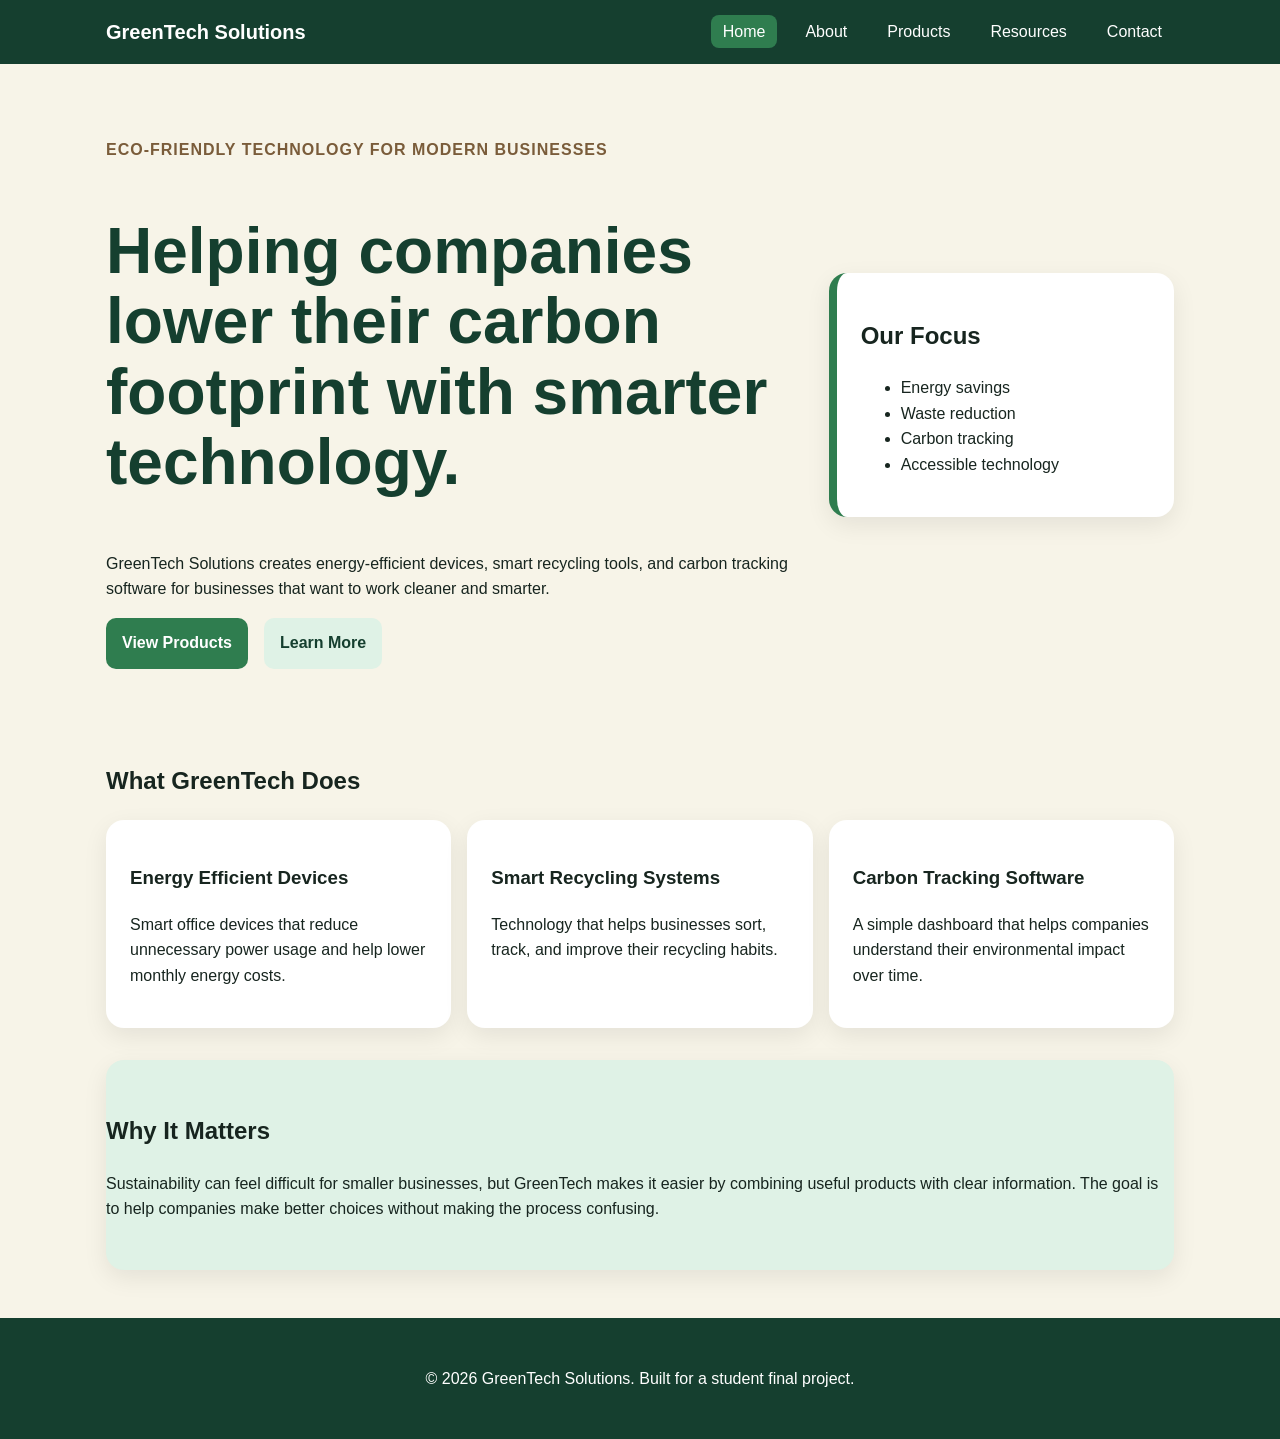
==== index.html @ e6a7aeb8 "Add GreenTech final project" ====
<!DOCTYPE html>
<html lang="en">
<head>
  <meta charset="UTF-8">
  <meta name="viewport" content="width=device-width, initial-scale=1.0">
  <title>GreenTech Solutions | Home</title>
  <link rel="stylesheet" href="css/styles.css">
</head>
<body>
  <a class="skip-link" href="#main-content">Skip to main content</a>

  <header>
    <nav class="navbar" aria-label="Main navigation">
      <a class="logo" href="index.html">GreenTech Solutions</a>
      <button class="menu-toggle" id="menuToggle" aria-label="Toggle navigation menu">☰</button>
      <ul class="nav-links" id="navLinks">
        <li><a href="index.html" class="active">Home</a></li>
        <li><a href="about.html">About</a></li>
        <li><a href="products.html">Products</a></li>
        <li><a href="resources.html">Resources</a></li>
        <li><a href="contact.html">Contact</a></li>
      </ul>
    </nav>
  </header>

  <main id="main-content">
    <section class="hero">
      <div class="hero-text">
        <p class="eyebrow">Eco-friendly technology for modern businesses</p>
        <h1>Helping companies lower their carbon footprint with smarter technology.</h1>
        <p>GreenTech Solutions creates energy-efficient devices, smart recycling tools, and carbon tracking software for businesses that want to work cleaner and smarter.</p>
        <div class="button-group">
          <a class="button primary" href="products.html">View Products</a>
          <a class="button secondary" href="resources.html">Learn More</a>
        </div>
      </div>
      <div class="hero-card" aria-label="Sustainability highlights">
        <h2>Our Focus</h2>
        <ul>
          <li>Energy savings</li>
          <li>Waste reduction</li>
          <li>Carbon tracking</li>
          <li>Accessible technology</li>
        </ul>
      </div>
    </section>

    <section class="section">
      <h2>What GreenTech Does</h2>
      <div class="card-grid">
        <article class="card">
          <h3>Energy Efficient Devices</h3>
          <p>Smart office devices that reduce unnecessary power usage and help lower monthly energy costs.</p>
        </article>
        <article class="card">
          <h3>Smart Recycling Systems</h3>
          <p>Technology that helps businesses sort, track, and improve their recycling habits.</p>
        </article>
        <article class="card">
          <h3>Carbon Tracking Software</h3>
          <p>A simple dashboard that helps companies understand their environmental impact over time.</p>
        </article>
      </div>
    </section>

    <section class="section highlight">
      <h2>Why It Matters</h2>
      <p>Sustainability can feel difficult for smaller businesses, but GreenTech makes it easier by combining useful products with clear information. The goal is to help companies make better choices without making the process confusing.</p>
    </section>
  </main>

  <footer>
    <p>&copy; 2026 GreenTech Solutions. Built for a student final project.</p>
  </footer>

  <script src="js/script.js"></script>
</body>
</html>
---- css/styles.css ----
* {
  box-sizing: border-box;
}

:root {
  --dark-green: #153f2f;
  --green: #2f7d4f;
  --light-green: #dff2e6;
  --cream: #f7f4e8;
  --earth: #7a5c3a;
  --white: #ffffff;
  --text: #17251f;
}

body {
  margin: 0;
  font-family: Arial, Helvetica, sans-serif;
  background: var(--cream);
  color: var(--text);
  line-height: 1.6;
}

.skip-link {
  position: absolute;
  left: -999px;
  top: 10px;
  background: var(--dark-green);
  color: var(--white);
  padding: 0.75rem;
  z-index: 1000;
}

.skip-link:focus {
  left: 10px;
}

header {
  background: var(--dark-green);
  color: var(--white);
  position: sticky;
  top: 0;
  z-index: 10;
}

.navbar {
  max-width: 1100px;
  margin: 0 auto;
  padding: 1rem;
  display: flex;
  justify-content: space-between;
  align-items: center;
}

.logo {
  color: var(--white);
  font-weight: bold;
  font-size: 1.25rem;
  text-decoration: none;
}

.nav-links {
  list-style: none;
  display: flex;
  gap: 1rem;
  margin: 0;
  padding: 0;
}

.nav-links a {
  color: var(--white);
  text-decoration: none;
  padding: 0.5rem 0.75rem;
  border-radius: 8px;
}

.nav-links a:hover,
.nav-links a:focus,
.nav-links .active {
  background: var(--green);
  outline: none;
}

.menu-toggle {
  display: none;
  background: var(--green);
  color: var(--white);
  border: 0;
  padding: 0.5rem 0.75rem;
  border-radius: 8px;
  font-size: 1.25rem;
}

main {
  max-width: 1100px;
  margin: 0 auto;
  padding: 1rem;
}

.hero {
  min-height: 70vh;
  display: grid;
  grid-template-columns: 2fr 1fr;
  gap: 2rem;
  align-items: center;
}

.hero h1,
.page-header h1 {
  font-size: clamp(2rem, 5vw, 4rem);
  line-height: 1.1;
  color: var(--dark-green);
}

.eyebrow {
  color: var(--earth);
  font-weight: bold;
  text-transform: uppercase;
  letter-spacing: 1px;
}

.hero-card,
.info-box,
.card,
.highlight {
  background: var(--white);
  border-radius: 18px;
  padding: 1.5rem;
  box-shadow: 0 8px 24px rgba(0, 0, 0, 0.08);
}

.hero-card {
  border-left: 8px solid var(--green);
}

.button-group {
  display: flex;
  gap: 1rem;
  flex-wrap: wrap;
}

.button {
  border: none;
  display: inline-block;
  padding: 0.8rem 1rem;
  border-radius: 10px;
  font-weight: bold;
  text-decoration: none;
  cursor: pointer;
}

.primary {
  background: var(--green);
  color: var(--white);
}

.secondary {
  background: var(--light-green);
  color: var(--dark-green);
}

.button:hover,
.button:focus {
  opacity: 0.9;
  outline: 3px solid var(--earth);
}

.section,
.page-header {
  padding: 2rem 0;
}

.card-grid {
  display: grid;
  grid-template-columns: repeat(3, 1fr);
  gap: 1rem;
  margin-top: 1rem;
}

.two-column {
  display: grid;
  grid-template-columns: 1.3fr 0.7fr;
  gap: 1.5rem;
}

.highlight {
  background: var(--light-green);
}

table {
  width: 100%;
  border-collapse: collapse;
  background: var(--white);
}

caption {
  font-weight: bold;
  margin-bottom: 0.5rem;
}

th,
td {
  border: 1px solid #b7c7ba;
  padding: 0.75rem;
  text-align: left;
}

th {
  background: var(--dark-green);
  color: var(--white);
}

input,
select,
textarea {
  width: 100%;
  padding: 0.8rem;
  border: 2px solid #8aa894;
  border-radius: 10px;
  margin-top: 0.25rem;
  font: inherit;
}

input:focus,
select:focus,
textarea:focus {
  outline: 3px solid var(--green);
}

.label,
label {
  font-weight: bold;
}

.contact-form,
.compact-form {
  display: grid;
  gap: 1rem;
}

.product-grid {
  grid-template-columns: repeat(2, 1fr);
}

.image-placeholder {
  min-height: 130px;
  border-radius: 14px;
  background: linear-gradient(135deg, var(--light-green), #f0e2c0);
  display: grid;
  place-items: center;
  color: var(--dark-green);
  font-weight: bold;
  margin-bottom: 1rem;
}

.form-message {
  font-weight: bold;
  color: var(--dark-green);
}

.hidden {
  display: none;
}

footer {
  text-align: center;
  padding: 2rem 1rem;
  background: var(--dark-green);
  color: var(--white);
  margin-top: 2rem;
}

@media (max-width: 760px) {
  .menu-toggle {
    display: block;
  }

  .nav-links {
    display: none;
    position: absolute;
    right: 1rem;
    top: 70px;
    background: var(--dark-green);
    flex-direction: column;
    width: 220px;
    padding: 1rem;
    border-radius: 12px;
  }

  .nav-links.show {
    display: flex;
  }

  .hero,
  .two-column,
  .card-grid,
  .product-grid {
    grid-template-columns: 1fr;
  }

  .hero {
    min-height: auto;
    padding: 2rem 0;
  }
}
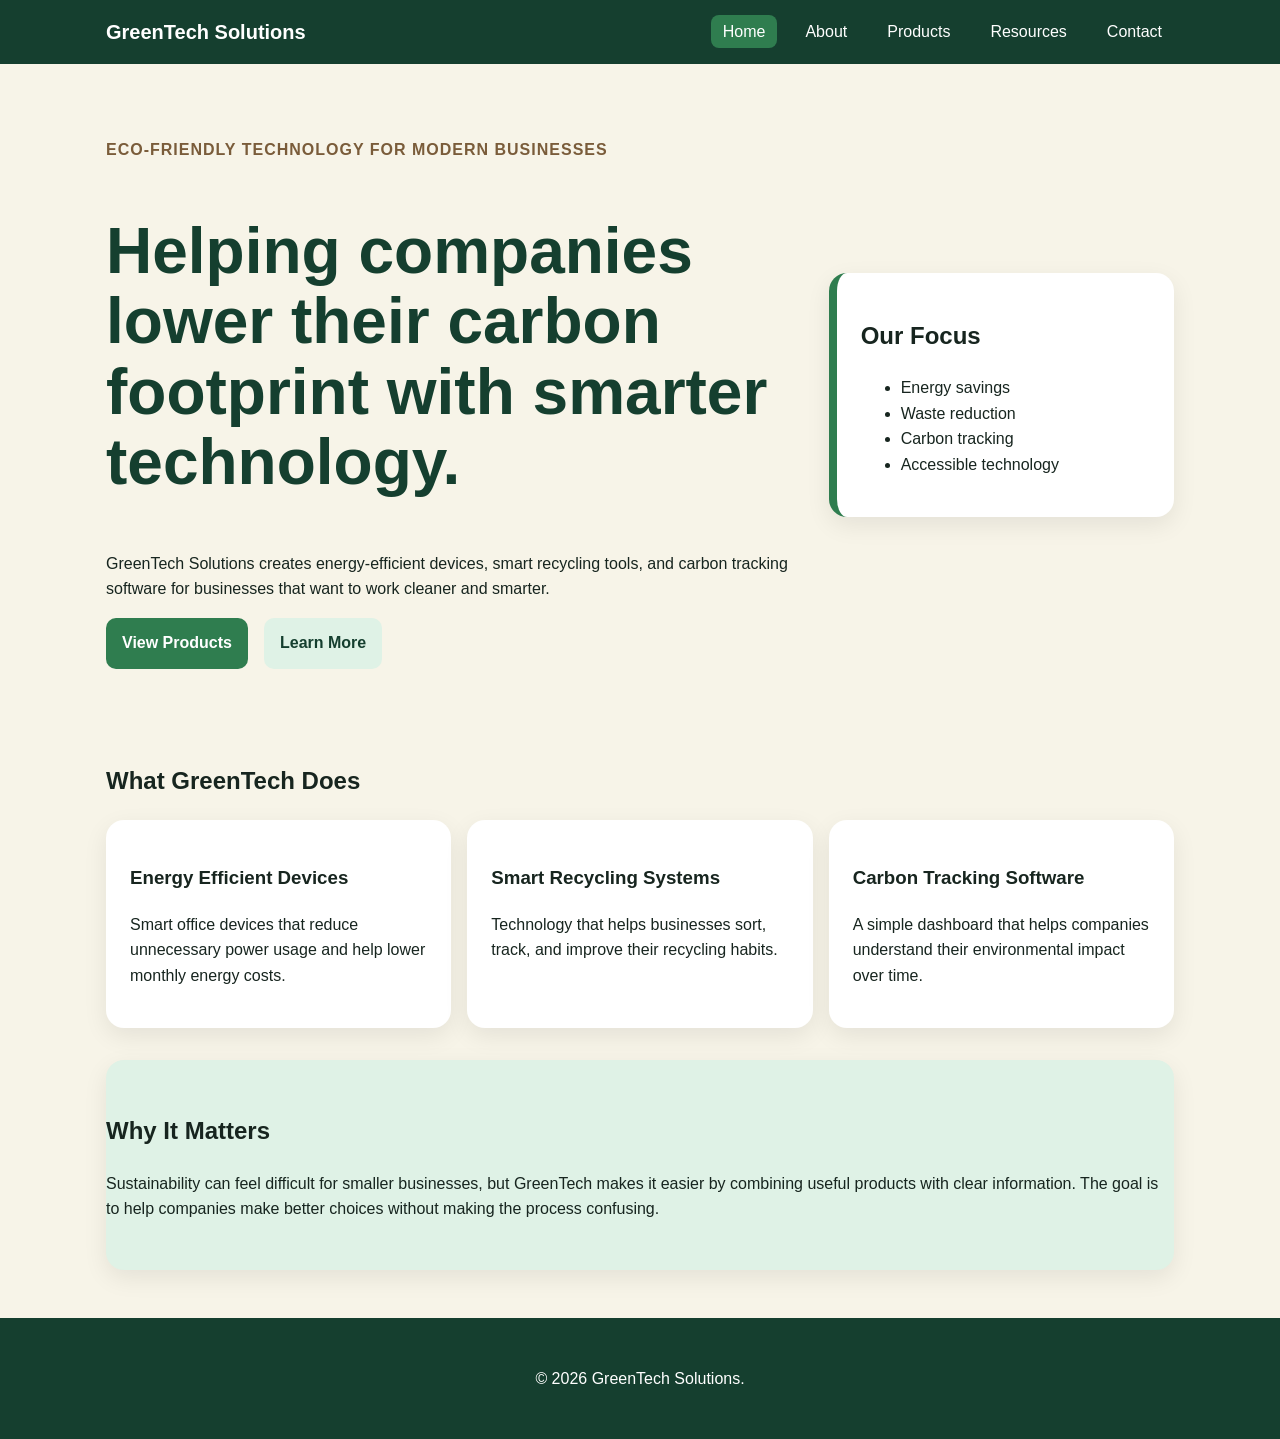
==== commit 0099b978: "Fixed Images" ====
--- a/index.html
+++ b/index.html
@@ -70,7 +70,7 @@
   </main>
 
   <footer>
-    <p>&copy; 2026 GreenTech Solutions. Built for a student final project.</p>
+    <p>&copy; 2026 GreenTech Solutions.</p>
   </footer>
 
   <script src="js/script.js"></script>
--- a/css/styles.css
+++ b/css/styles.css
@@ -1,5 +1,15 @@
 * {
   box-sizing: border-box;
+}
+
+.product-image {
+  width: 100%;
+  height: 260px;
+  object-fit: cover;
+  object-position: center;
+  border-radius: 14px;
+  margin-bottom: 1rem;
+  display: block;
 }
 
 :root {
@@ -239,17 +249,6 @@
 
 .product-grid {
   grid-template-columns: repeat(2, 1fr);
-}
-
-.image-placeholder {
-  min-height: 130px;
-  border-radius: 14px;
-  background: linear-gradient(135deg, var(--light-green), #f0e2c0);
-  display: grid;
-  place-items: center;
-  color: var(--dark-green);
-  font-weight: bold;
-  margin-bottom: 1rem;
 }
 
 .form-message {
